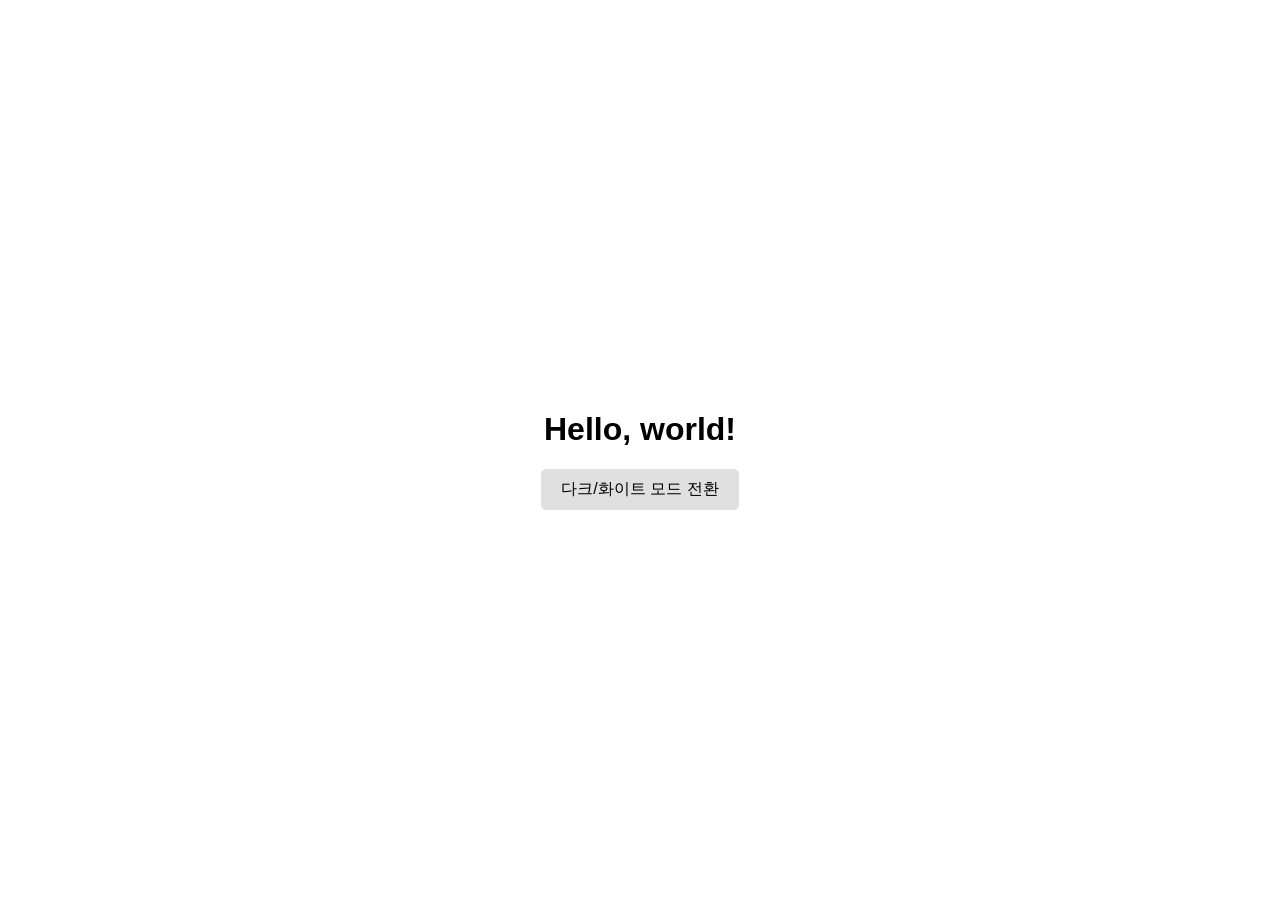
==== index.html @ 6ffe292b "feat: 다크모드 및 화이트모드 전환 기능 추가" ====
<!doctype html>
<html lang="en">
<head>
  <meta charset="UTF-8" />
  <meta name="viewport" content="width=device-width, initial-scale=1.0" />
  <title>Hello World</title>
  <link href='/style.css' rel='stylesheet'>
</head>
<body>
  <h1>Hello, world!</h1>
  <button id="theme-toggle">다크/화이트 모드 전환</button>
  <script defer type="text/javascript" src="/main.js"></script>
</body>
</html>
---- style.css ----
:root {
  --bg-color: #ffffff;
  --text-color: #000000;
  --btn-bg: #e0e0e0;
  --btn-text: #000000;
}

[data-theme='dark'] {
  --bg-color: #121212;
  --text-color: #ffffff;
  --btn-bg: #333333;
  --btn-text: #ffffff;
}

body {
  background-color: var(--bg-color);
  color: var(--text-color);
  transition: background-color 0.3s, color 0.3s;
  font-family: sans-serif;
  display: flex;
  flex-direction: column;
  align-items: center;
  justify-content: center;
  height: 100vh;
  margin: 0;
}

button {
  padding: 10px 20px;
  cursor: pointer;
  background-color: var(--btn-bg);
  color: var(--btn-text);
  border: none;
  border-radius: 5px;
  font-size: 1rem;
}
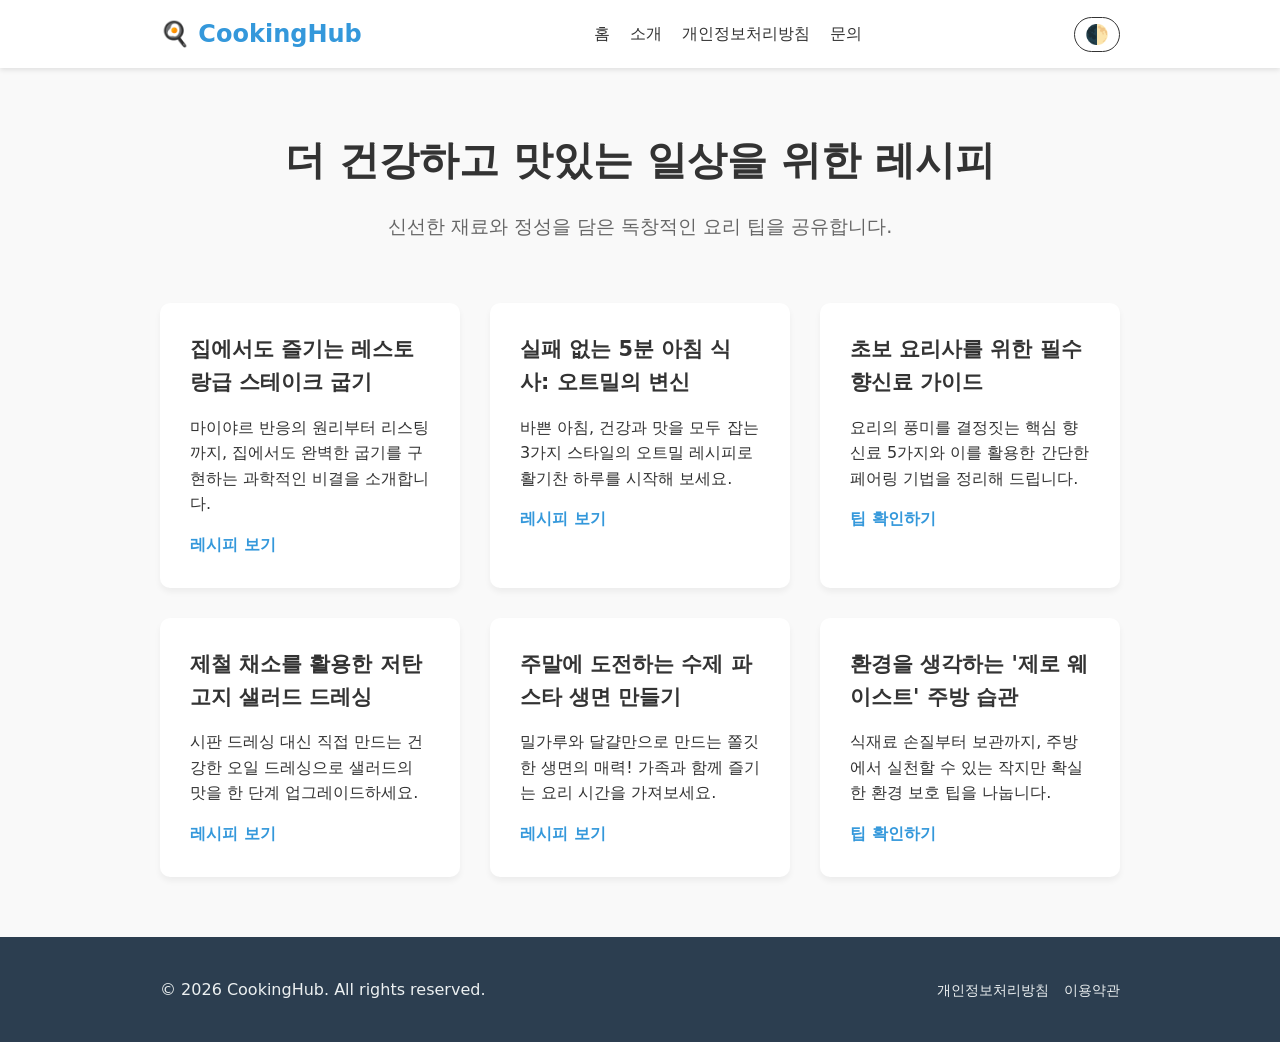
==== commit ed391c96: "feat: 애드센스 승인을 위한 전문 요리 정보 사이트(CookingHub) 구축 및 필수 페이지 추가" ====
--- a/index.html
+++ b/index.html
@@ -1,14 +1,75 @@
-<!doctype html>
-<html lang="en">
+<!DOCTYPE html>
+<html lang="ko">
 <head>
-  <meta charset="UTF-8" />
-  <meta name="viewport" content="width=device-width, initial-scale=1.0" />
-  <title>Hello World</title>
-  <link href='/style.css' rel='stylesheet'>
+  <meta charset="UTF-8">
+  <meta name="viewport" content="width=device-width, initial-scale=1.0">
+  <title>맛있는 기록, 쿠킹 허브 - 홈</title>
+  <link rel="stylesheet" href="./style.css">
 </head>
 <body>
-  <h1>Hello, world!</h1>
-  <button id="theme-toggle">다크/화이트 모드 전환</button>
-  <script defer type="text/javascript" src="/main.js"></script>
+  <header>
+    <nav class="container">
+      <div class="logo">🍳 CookingHub</div>
+      <ul class="nav-links">
+        <li><a href="index.html">홈</a></li>
+        <li><a href="about.html">소개</a></li>
+        <li><a href="privacy.html">개인정보처리방침</a></li>
+        <li><a href="contact.html">문의</a></li>
+      </ul>
+      <button id="theme-toggle">🌓</button>
+    </nav>
+  </header>
+
+  <main class="container">
+    <section class="hero">
+      <h1>더 건강하고 맛있는 일상을 위한 레시피</h1>
+      <p>신선한 재료와 정성을 담은 독창적인 요리 팁을 공유합니다.</p>
+    </section>
+
+    <section class="content-grid">
+      <article class="card">
+        <h2>집에서도 즐기는 레스토랑급 스테이크 굽기</h2>
+        <p>마이야르 반응의 원리부터 리스팅까지, 집에서도 완벽한 굽기를 구현하는 과학적인 비결을 소개합니다.</p>
+        <a href="#" class="read-more">레시피 보기</a>
+      </article>
+      <article class="card">
+        <h2>실패 없는 5분 아침 식사: 오트밀의 변신</h2>
+        <p>바쁜 아침, 건강과 맛을 모두 잡는 3가지 스타일의 오트밀 레시피로 활기찬 하루를 시작해 보세요.</p>
+        <a href="#" class="read-more">레시피 보기</a>
+      </article>
+      <article class="card">
+        <h2>초보 요리사를 위한 필수 향신료 가이드</h2>
+        <p>요리의 풍미를 결정짓는 핵심 향신료 5가지와 이를 활용한 간단한 페어링 기법을 정리해 드립니다.</p>
+        <a href="#" class="read-more">팁 확인하기</a>
+      </article>
+      <article class="card">
+        <h2>제철 채소를 활용한 저탄고지 샐러드 드레싱</h2>
+        <p>시판 드레싱 대신 직접 만드는 건강한 오일 드레싱으로 샐러드의 맛을 한 단계 업그레이드하세요.</p>
+        <a href="#" class="read-more">레시피 보기</a>
+      </article>
+      <article class="card">
+        <h2>주말에 도전하는 수제 파스타 생면 만들기</h2>
+        <p>밀가루와 달걀만으로 만드는 쫄깃한 생면의 매력! 가족과 함께 즐기는 요리 시간을 가져보세요.</p>
+        <a href="#" class="read-more">레시피 보기</a>
+      </article>
+      <article class="card">
+        <h2>환경을 생각하는 '제로 웨이스트' 주방 습관</h2>
+        <p>식재료 손질부터 보관까지, 주방에서 실천할 수 있는 작지만 확실한 환경 보호 팁을 나눕니다.</p>
+        <a href="#" class="read-more">팁 확인하기</a>
+      </article>
+    </section>
+  </main>
+
+  <footer>
+    <div class="container">
+      <p>&copy; 2026 CookingHub. All rights reserved.</p>
+      <ul class="footer-links">
+        <li><a href="privacy.html">개인정보처리방침</a></li>
+        <li><a href="terms.html">이용약관</a></li>
+      </ul>
+    </div>
+  </footer>
+
+  <script defer src="./main.js"></script>
 </body>
 </html>
--- a/style.css
+++ b/style.css
@@ -1,36 +1,202 @@
 :root {
-  --bg-color: #ffffff;
-  --text-color: #000000;
-  --btn-bg: #e0e0e0;
-  --btn-text: #000000;
+  --primary-color: #2c3e50;
+  --accent-color: #3498db;
+  --bg-color: #f9f9f9;
+  --text-color: #333;
+  --card-bg: #ffffff;
+  --header-bg: #ffffff;
+  --footer-bg: #2c3e50;
+  --footer-text: #ecf0f1;
 }
 
 [data-theme='dark'] {
-  --bg-color: #121212;
-  --text-color: #ffffff;
-  --btn-bg: #333333;
-  --btn-text: #ffffff;
+  --primary-color: #ecf0f1;
+  --accent-color: #3498db;
+  --bg-color: #1a1a1a;
+  --text-color: #f0f0f0;
+  --card-bg: #2d2d2d;
+  --header-bg: #252525;
+}
+
+* {
+  box-sizing: border-box;
+  margin: 0;
+  padding: 0;
 }
 
 body {
+  font-family: 'Pretendard', -apple-system, BlinkMacSystemFont, system-ui, Roboto, 'Helvetica Neue', 'Segoe UI', 'Apple SD Gothic Neo', 'Noto Sans KR', 'Malgun Gothic', sans-serif;
   background-color: var(--bg-color);
   color: var(--text-color);
+  line-height: 1.6;
   transition: background-color 0.3s, color 0.3s;
-  font-family: sans-serif;
-  display: flex;
-  flex-direction: column;
+}
+
+.container {
+  max-width: 1000px;
+  margin: 0 auto;
+  padding: 0 20px;
+}
+
+/* Header & Nav */
+header {
+  background-color: var(--header-bg);
+  box-shadow: 0 2px 5px rgba(0,0,0,0.1);
+  padding: 15px 0;
+  position: sticky;
+  top: 0;
+  z-index: 1000;
+}
+
+nav {
+  display: flex;
+  justify-content: space-between;
   align-items: center;
-  justify-content: center;
-  height: 100vh;
-  margin: 0;
-}
-
-button {
-  padding: 10px 20px;
+}
+
+.logo {
+  font-size: 1.5rem;
+  font-weight: bold;
+  color: var(--accent-color);
+}
+
+.nav-links {
+  display: flex;
+  list-style: none;
+}
+
+.nav-links li {
+  margin-left: 20px;
+}
+
+.nav-links a {
+  text-decoration: none;
+  color: var(--text-color);
+  font-weight: 500;
+  transition: color 0.2s;
+}
+
+.nav-links a:hover {
+  color: var(--accent-color);
+}
+
+#theme-toggle {
+  background: none;
+  border: 1px solid var(--text-color);
+  color: var(--text-color);
+  padding: 5px 10px;
   cursor: pointer;
-  background-color: var(--btn-bg);
-  color: var(--btn-text);
-  border: none;
-  border-radius: 5px;
-  font-size: 1rem;
-}
+  border-radius: 20px;
+  font-size: 1.2rem;
+}
+
+/* Hero Section */
+.hero {
+  text-align: center;
+  padding: 60px 0;
+}
+
+.hero h1 {
+  font-size: 2.5rem;
+  margin-bottom: 20px;
+}
+
+.hero p {
+  font-size: 1.2rem;
+  color: #666;
+}
+
+[data-theme='dark'] .hero p {
+  color: #aaa;
+}
+
+/* Content Grid */
+.content-grid {
+  display: grid;
+  grid-template-columns: repeat(auto-fit, minmax(300px, 1fr));
+  gap: 30px;
+  margin-bottom: 60px;
+}
+
+.card {
+  background-color: var(--card-bg);
+  padding: 30px;
+  border-radius: 10px;
+  box-shadow: 0 4px 6px rgba(0,0,0,0.05);
+  transition: transform 0.2s;
+}
+
+.card:hover {
+  transform: translateY(-5px);
+}
+
+.card h2 {
+  margin-bottom: 15px;
+  font-size: 1.3rem;
+}
+
+.read-more {
+  display: inline-block;
+  margin-top: 15px;
+  color: var(--accent-color);
+  text-decoration: none;
+  font-weight: bold;
+}
+
+/* Page Content (About, Privacy etc) */
+.page-content {
+  padding: 40px 0;
+}
+
+.page-content h1 {
+  margin-bottom: 30px;
+}
+
+.page-content h2 {
+  margin-top: 30px;
+  margin-bottom: 15px;
+}
+
+.page-content p {
+  margin-bottom: 15px;
+}
+
+/* Footer */
+footer {
+  background-color: var(--footer-bg);
+  color: var(--footer-text);
+  padding: 40px 0;
+  margin-top: 60px;
+}
+
+footer .container {
+  display: flex;
+  justify-content: space-between;
+  align-items: center;
+  flex-wrap: wrap;
+}
+
+.footer-links {
+  display: flex;
+  list-style: none;
+}
+
+.footer-links li {
+  margin-left: 15px;
+}
+
+.footer-links a {
+  color: var(--footer-text);
+  text-decoration: none;
+  font-size: 0.9rem;
+}
+
+@media (max-width: 600px) {
+  nav {
+    flex-direction: column;
+    gap: 15px;
+  }
+  .nav-links li {
+    margin: 0 10px;
+  }
+}
